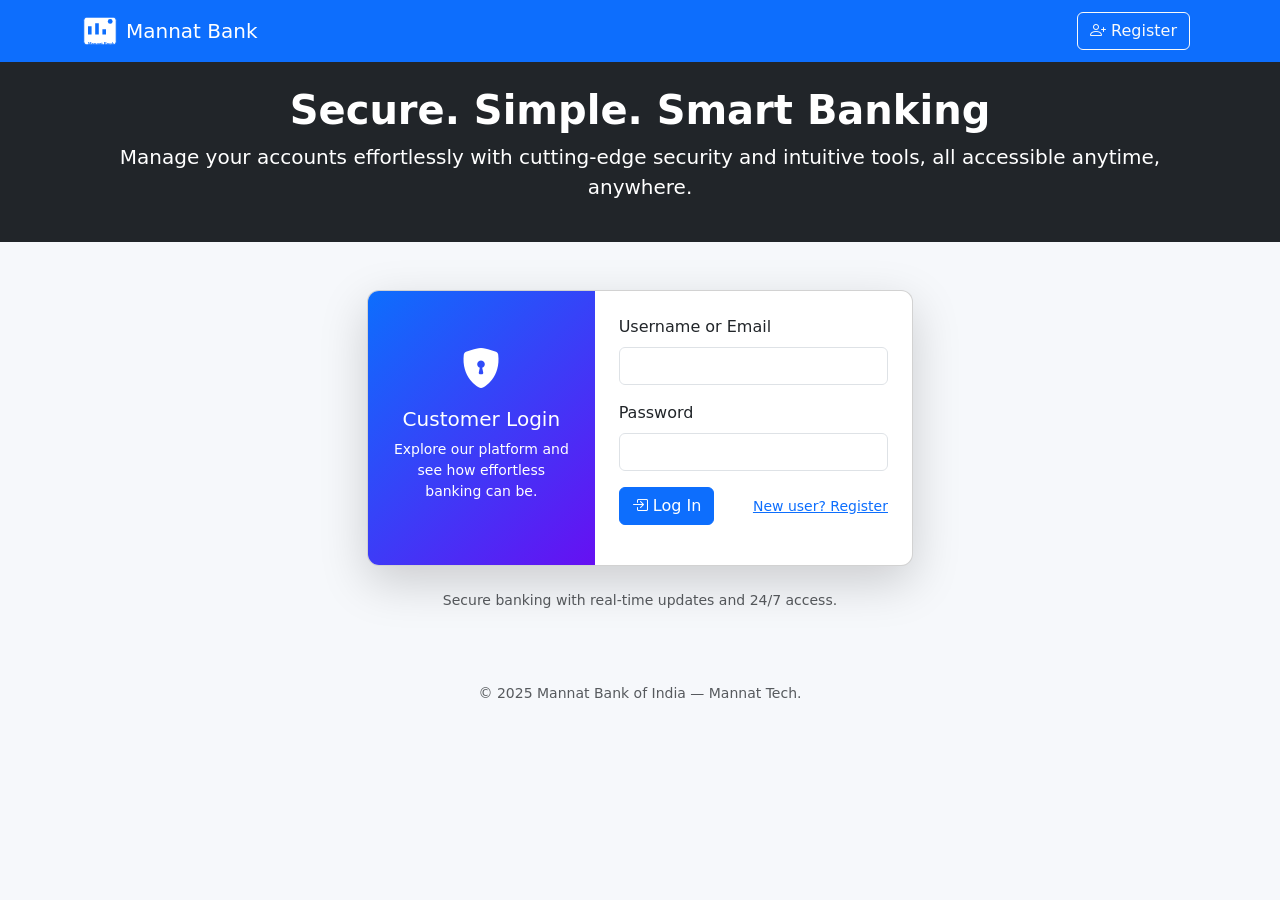
==== index.html @ 7489e773 "added new feature" ====
<!doctype html>
<html lang="en">
<head>
  <meta charset="utf-8" />
  <title>Mannat Bank - Login</title>
  <meta name="viewport" content="width=device-width, initial-scale=1" />
  <link href="https://cdn.jsdelivr.net/npm/bootstrap@5.3.2/dist/css/bootstrap.min.css" rel="stylesheet">
  <link href="https://cdn.jsdelivr.net/npm/bootstrap-icons@1.11.3/font/bootstrap-icons.css" rel="stylesheet">
  <link href="assets/css/styles.css" rel="stylesheet" />
</head>
<body>
<nav class="navbar navbar-expand-lg navbar-dark sticky-top bg-primary">
  <div class="container">
    <a class="navbar-brand d-flex align-items-center gap-2" href="#"><img src="assets/img/logo.svg" alt="logo" class="brand-logo"> <span class="brand-text">Mannat Bank</span></a>
    <div class="ms-auto">
      <a class="btn btn-outline-light me-2" href="pages/register.html"><i class="bi bi-person-plus"></i> Register</a>
    </div>
  </div>
</nav>

<header class="hero text-white text-center bg-dark py-4">
  <div class="container">
    <h1 class="display-6 fw-bold">Secure. Simple. Smart Banking</h1>
    <p class="lead">Manage your accounts effortlessly with cutting-edge security and intuitive tools, all accessible anytime, anywhere.</p>
  </div>
</header>

<main class="container my-5">
  <div class="row justify-content-center">
    <div class="col-lg-6">
      <div class="card shadow-lg overflow-hidden">
        <div class="row g-0">
          <div class="col-md-5 bg-gradient-side p-4 d-flex flex-column justify-content-center align-items-center text-center">
            <i class="bi bi-shield-lock-fill fs-1 mb-2 text-white"></i>
            <h5 class="text-white">Customer Login</h5>
            <p class="text-white small">Explore our platform and see how effortless banking can be.</p>
          </div>
          <div class="col-md-7 p-4">
            <form id="loginForm">
              <div class="mb-3">
                <label class="form-label">Username or Email</label>
                <input id="loginUser" class="form-control" required />
              </div>
              <div class="mb-3">
                <label class="form-label">Password</label>
                <input id="loginPass" type="password" class="form-control" required />
              </div>
              <div class="d-flex justify-content-between align-items-center">
                <button class="btn btn-primary" type="submit"><i class="bi bi-box-arrow-in-right"></i> Log In</button>
                <a href="pages/register.html" class="small">New user? Register</a>
              </div>
            </form>
            <div id="msg" class="mt-3"></div>
          </div>
        </div>
      </div>

      <div class="mt-4 text-muted small text-center">Secure banking with real-time updates and 24/7 access.</div>
    </div>
  </div>
</main>

<footer class="py-4 text-center small text-muted">
  © 2025 Mannat Bank of India — Mannat Tech.
</footer>

<script src="assets/js/app.js"></script>
</body>
</html>
---- assets/css/styles.css ----
body { background:#f6f8fb; }
.brand-logo { width:36px; height:36px; }
.bg-gradient-side { background: linear-gradient(135deg,#0d6efd,#6610f2); min-height:180px; }
.card { border-radius:12px; }
.list-group-item-action { cursor:pointer; }
.chart-card { min-height:220px; }
.small-muted { color:#6c757d; }
canvas { max-width:100%; }

.chart-card canvas{max-width:400px;max-height:240px;margin:auto;display:block;}

#budgetChart{max-width:400px;max-height:240px;margin:auto;display:block;}
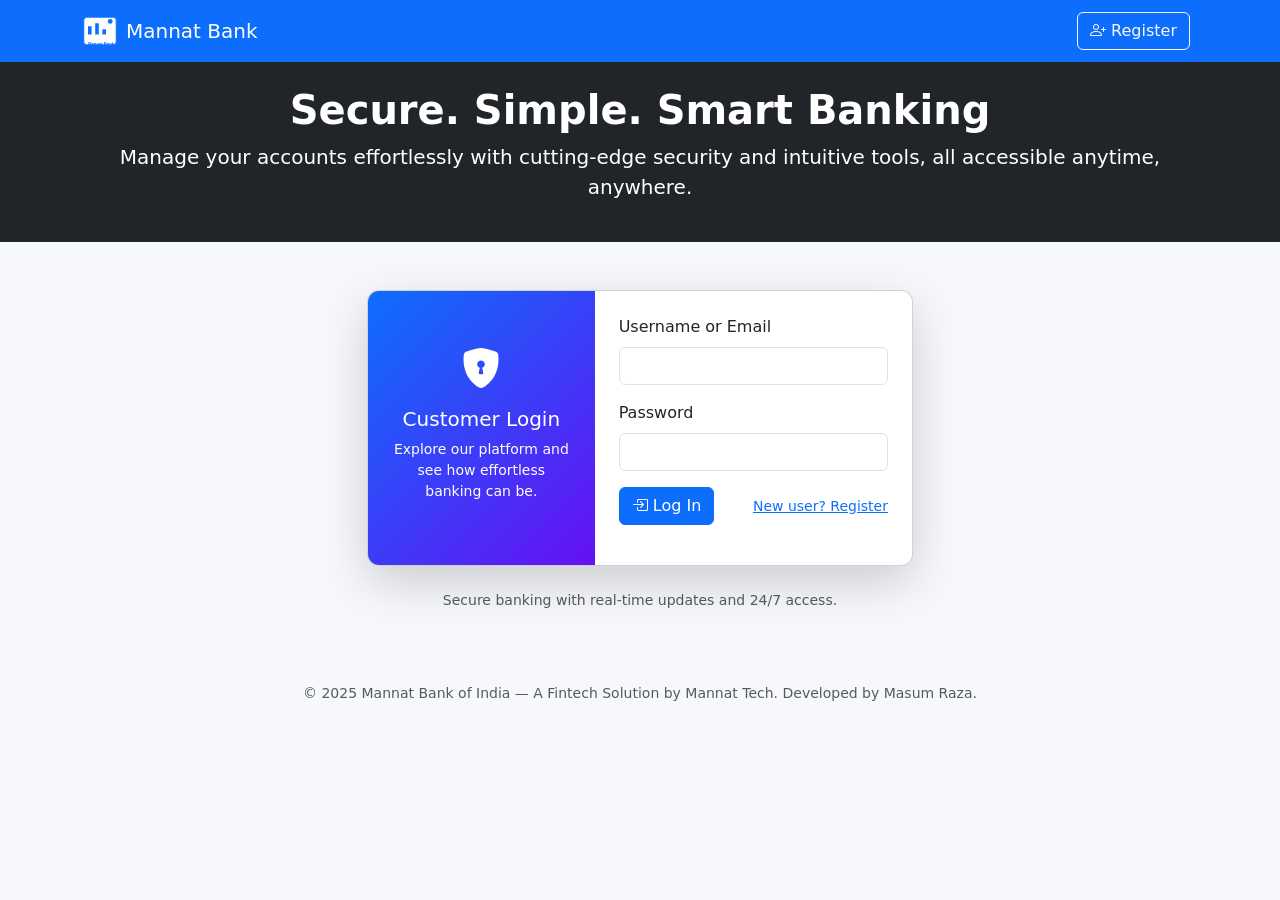
==== commit 132488a1: "code changes" ====
--- a/index.html
+++ b/index.html
@@ -61,7 +61,7 @@
 </main>
 
 <footer class="py-4 text-center small text-muted">
-  © 2025 Mannat Bank of India — Mannat Tech.
+  © 2025 Mannat Bank of India — A Fintech Solution by Mannat Tech. Developed by Masum Raza.
 </footer>
 
 <script src="assets/js/app.js"></script>
